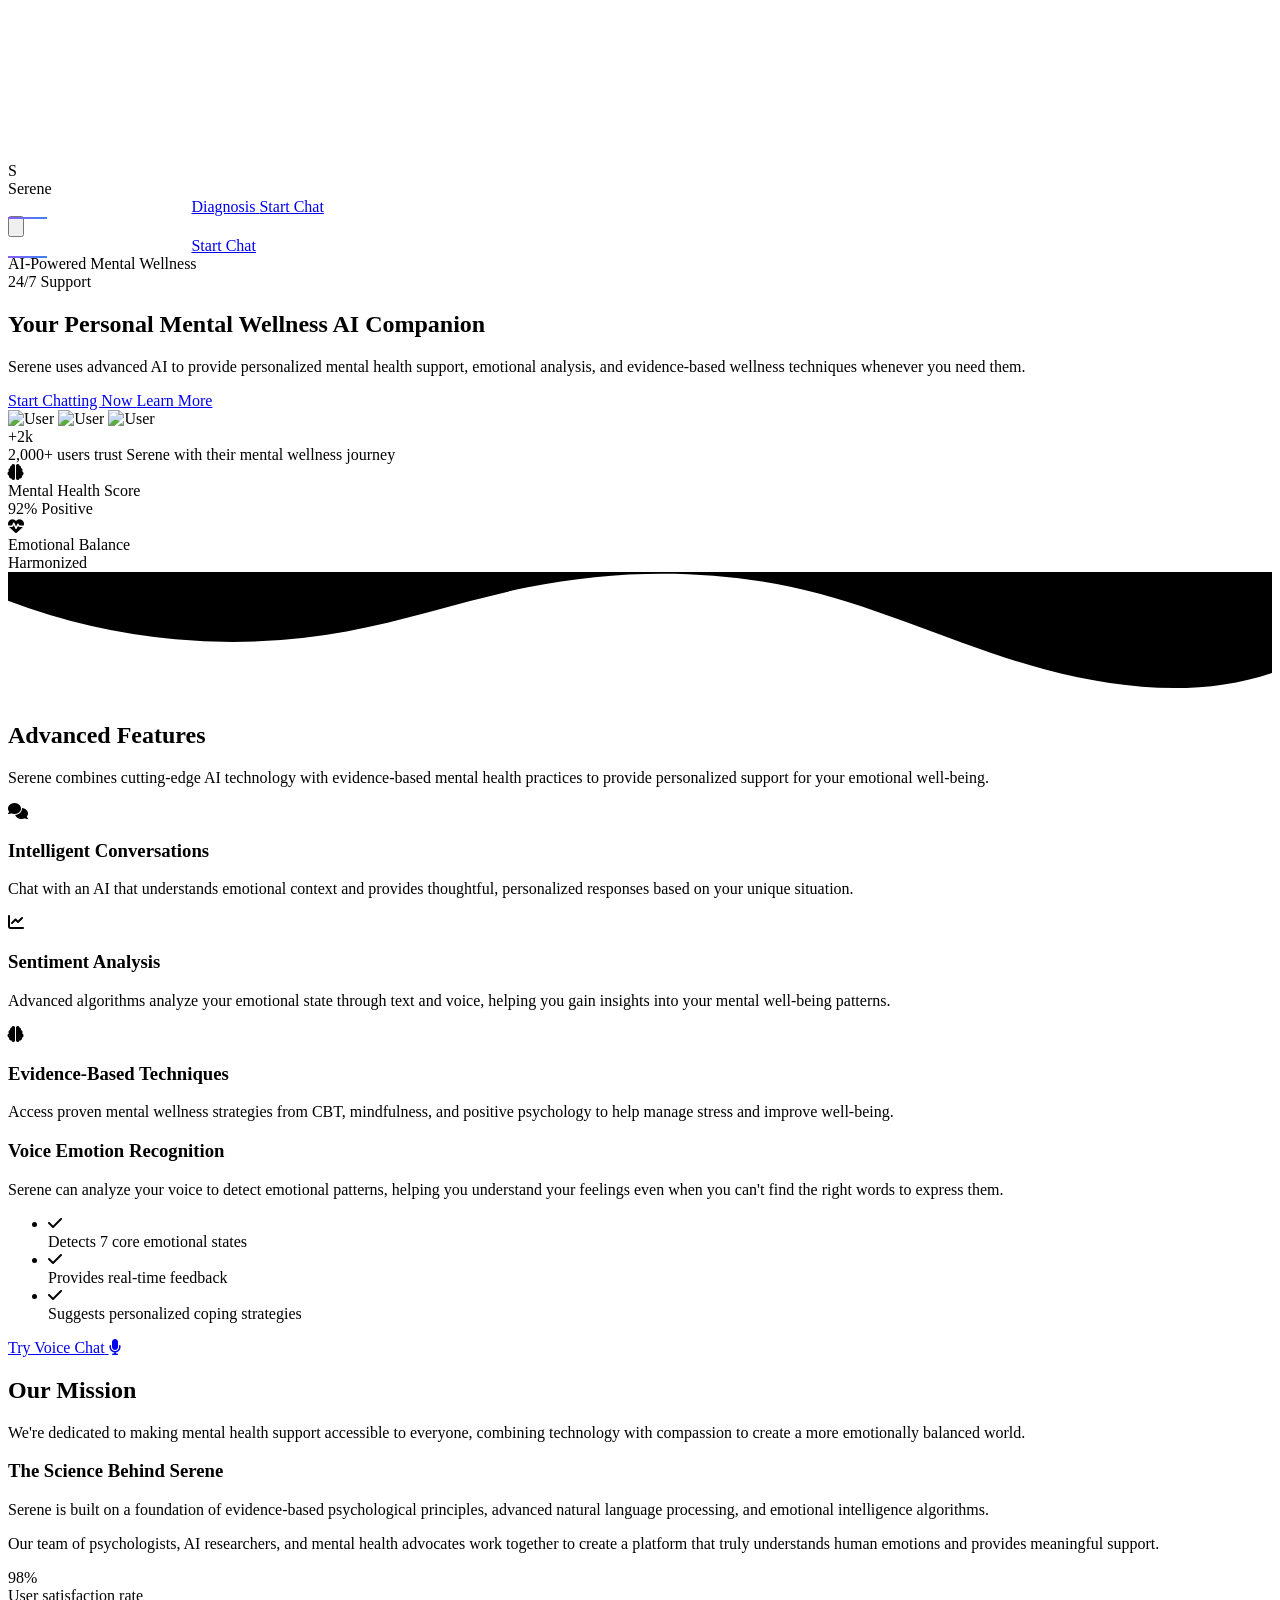
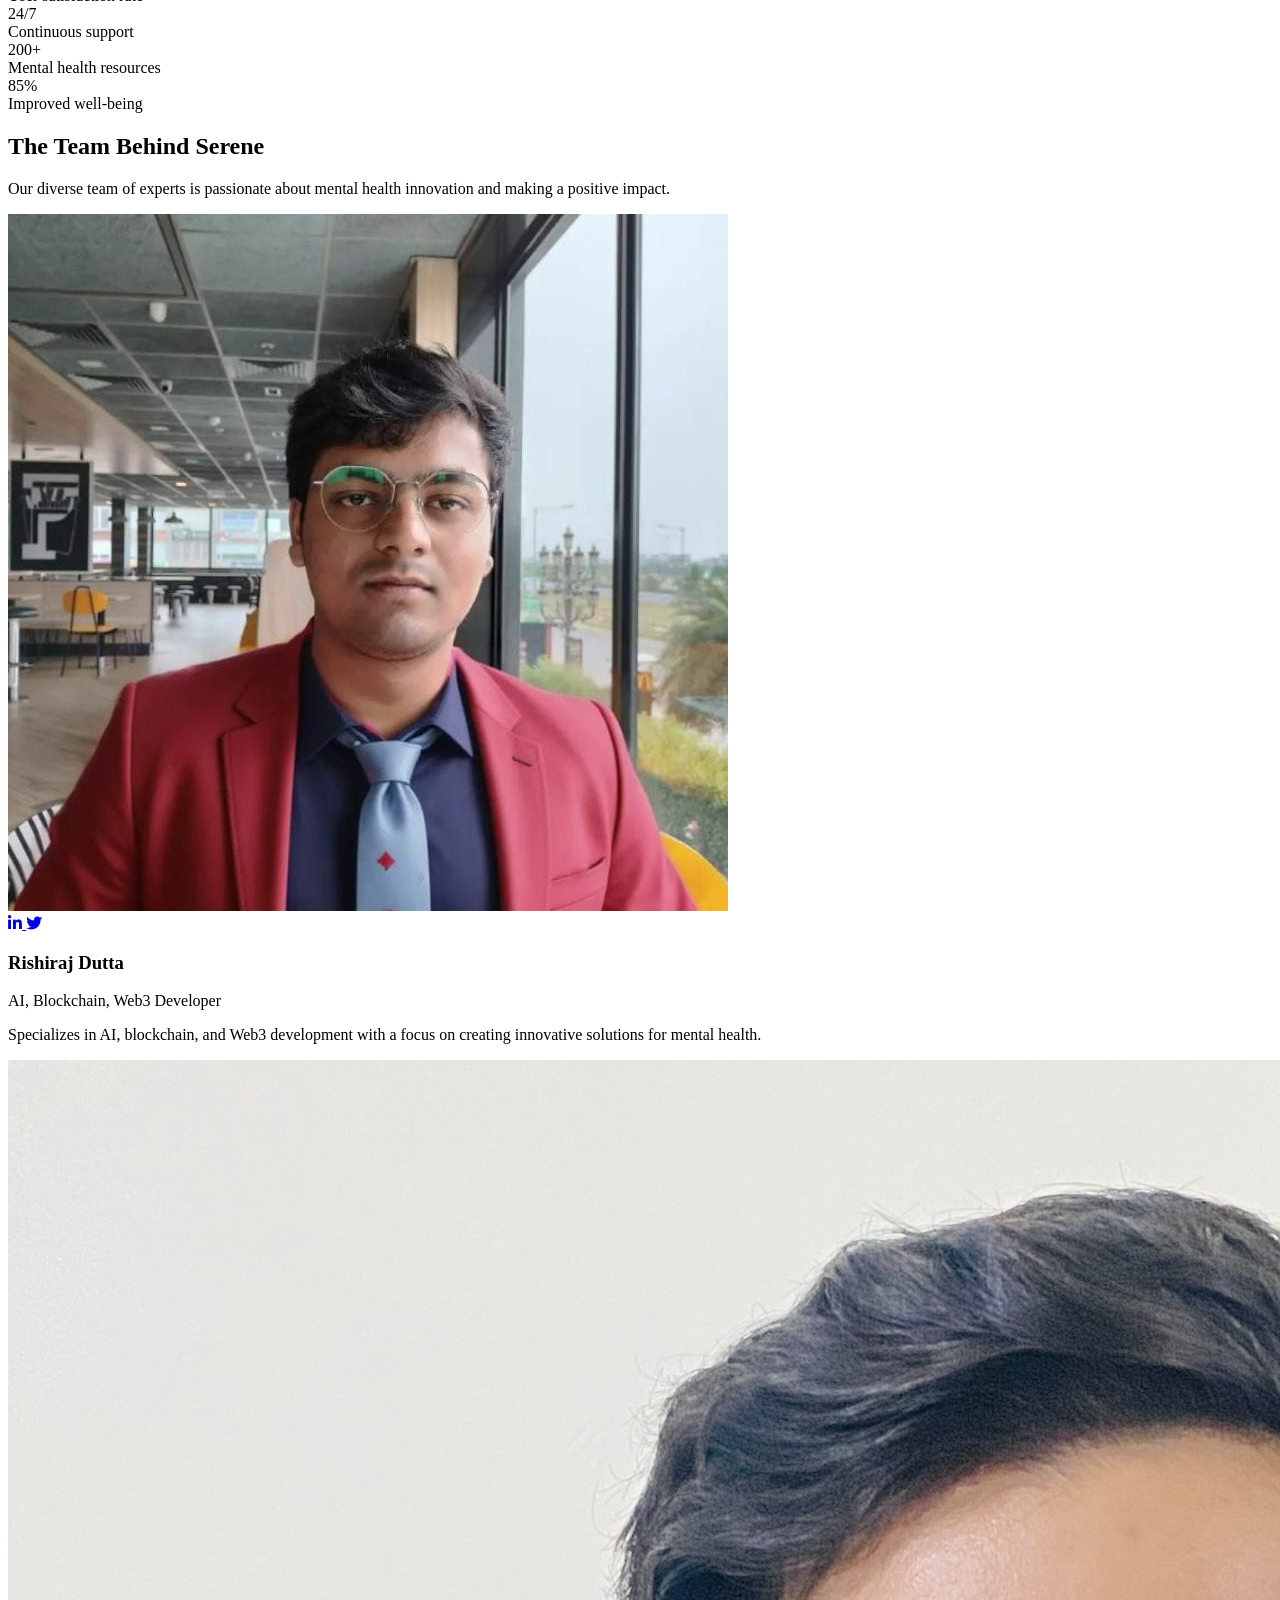
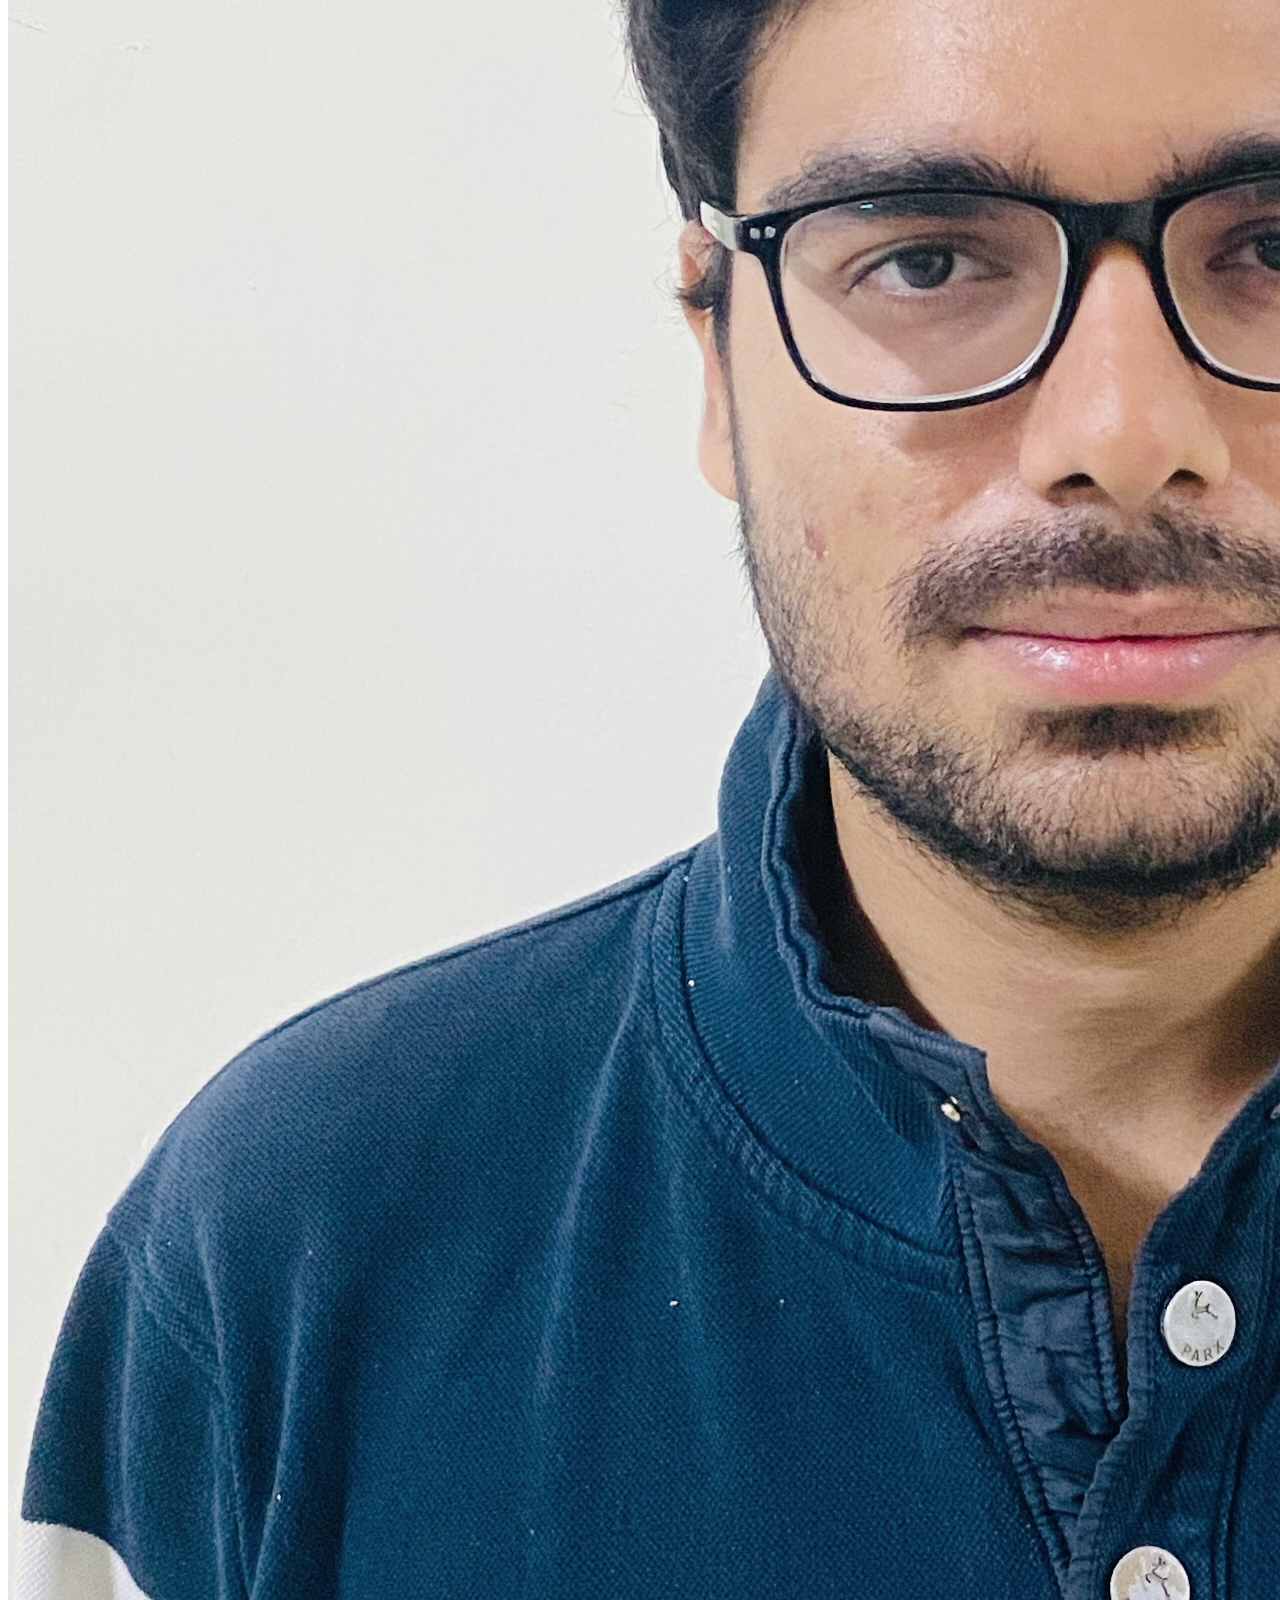
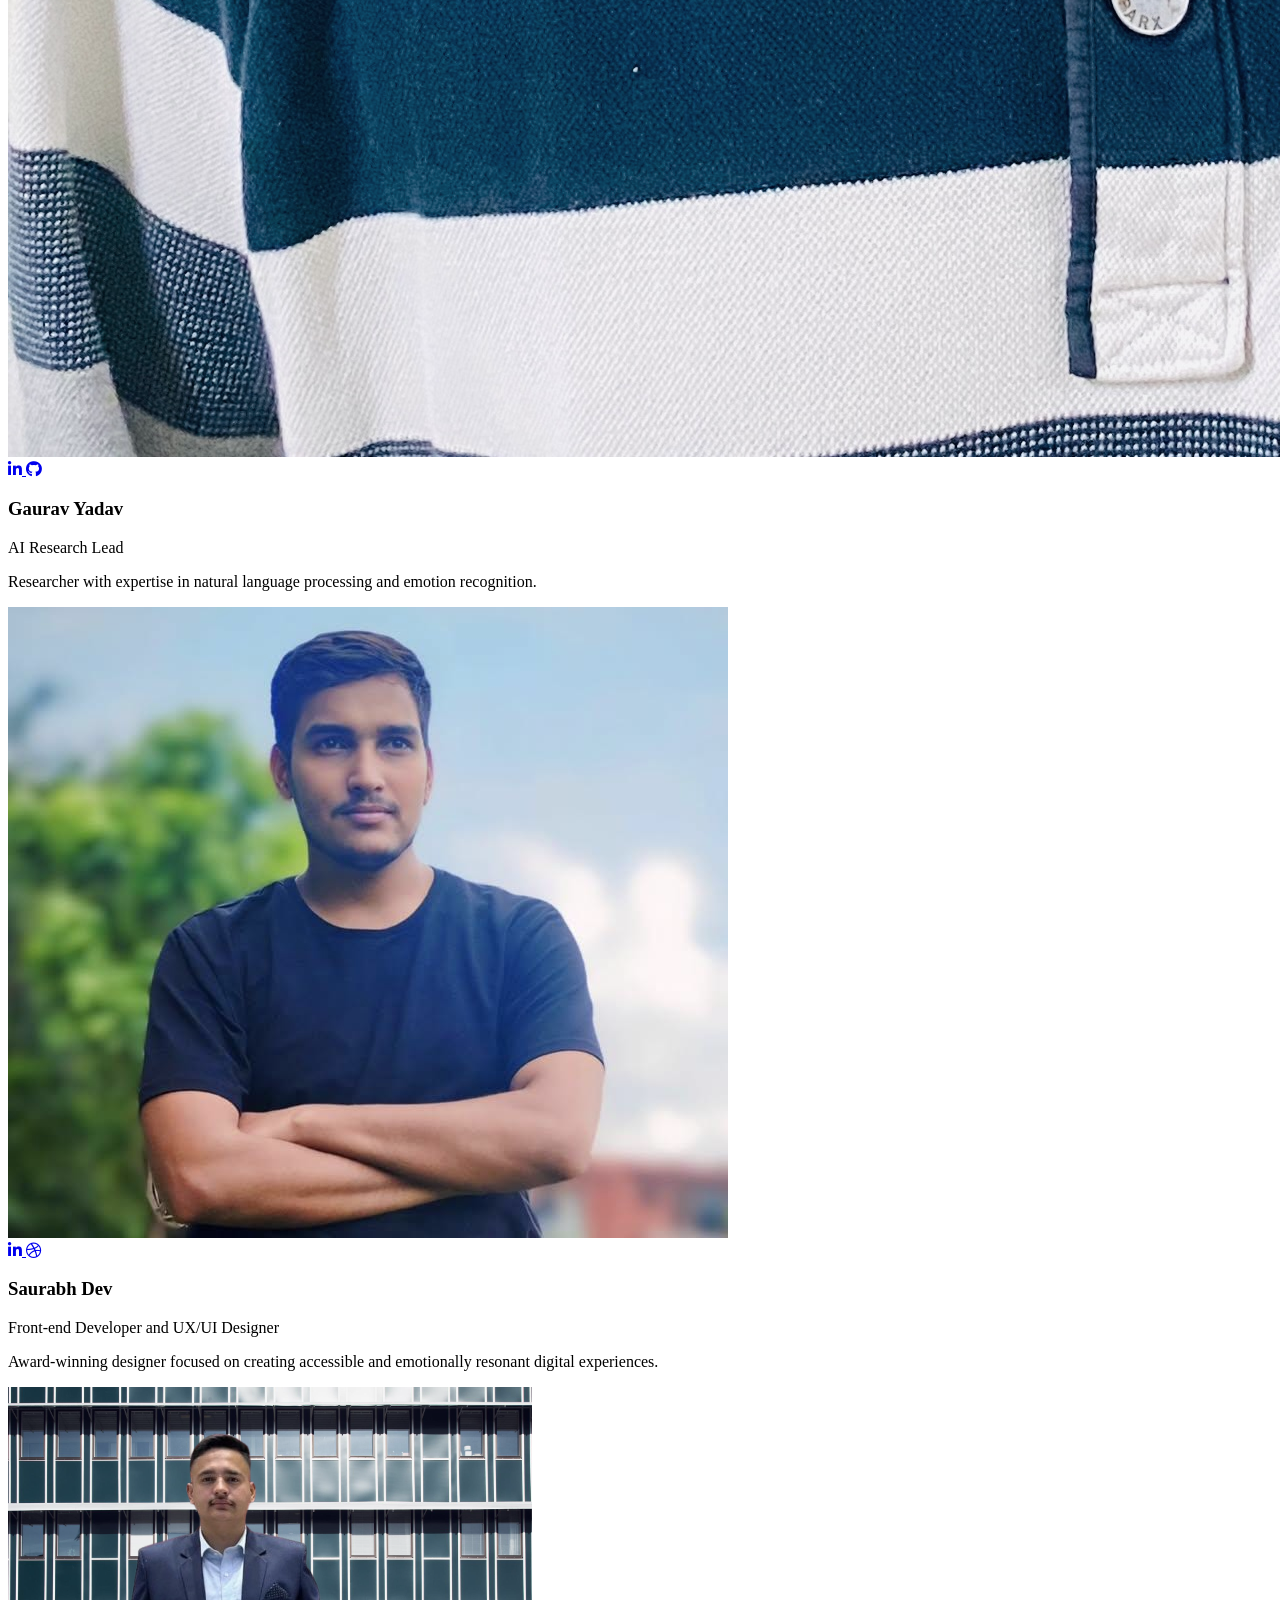
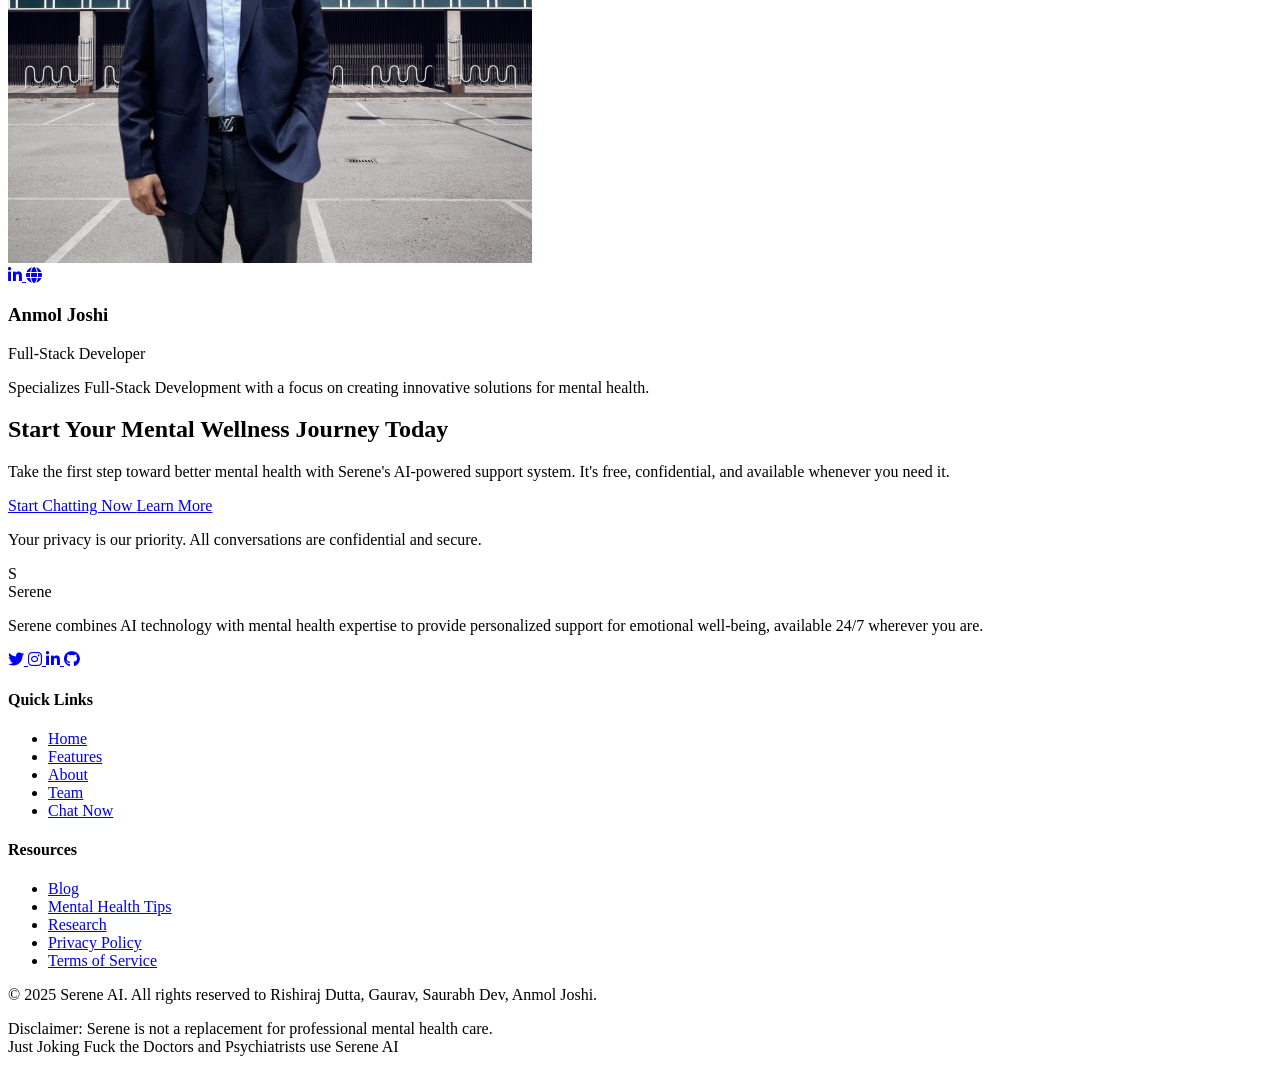
==== frontend/index.html @ 61054ecc "Add files via upload" ====
<!DOCTYPE html>
<html lang="en">
<head>
    <meta charset="UTF-8">
    <meta name="viewport" content="width=device-width, initial-scale=1.0">
    <title>Serene - AI Mental Wellness Companion</title>
    
    <!-- Tailwind CSS -->
    <script src="https://cdn.tailwindcss.com"></script>
    
    <!-- Three.js -->
    <script src="https://cdnjs.cloudflare.com/ajax/libs/three.js/r128/three.min.js"></script>
    
    <!-- GSAP for advanced animations -->
    <script src="https://cdnjs.cloudflare.com/ajax/libs/gsap/3.11.4/gsap.min.js"></script>
    
    <!-- Particles.js for background effects -->
    <script src="https://cdn.jsdelivr.net/particles.js/2.0.0/particles.min.js"></script>
    
    <!-- Custom styles -->
    <link rel="stylesheet" href="css/modern-styles.css">
    
    <!-- Google Fonts -->
    <link rel="preconnect" href="https://fonts.googleapis.com">
    <link rel="preconnect" href="https://fonts.gstatic.com" crossorigin>
    <link href="https://fonts.googleapis.com/css2?family=Poppins:wght@300;400;500;600;700&family=Space+Grotesk:wght@400;500;600;700&display=swap" rel="stylesheet">
    
    <!-- Font Awesome -->
    <link rel="stylesheet" href="https://cdnjs.cloudflare.com/ajax/libs/font-awesome/6.4.0/css/all.min.css">
</head>
<body class="bg-gradient-to-br from-gray-900 to-black text-white font-['Poppins']">
    <!-- 3D Background Canvas -->
    <canvas id="bg-canvas" class="fixed top-0 left-0 w-full h-full -z-10"></canvas>
    
    <!-- Particles Background -->
    <div id="particles-js" class="fixed top-0 left-0 w-full h-full -z-5 opacity-40"></div>
    
    <!-- Navigation -->
    <nav class="fixed top-0 left-0 w-full z-50 backdrop-blur-md bg-black/30 border-b border-white/10">
        <div class="container mx-auto px-6 py-4 flex justify-between items-center">
            <div class="flex items-center space-x-2">
                <div class="w-10 h-10 relative">
                    <div class="absolute inset-0 bg-gradient-to-r from-purple-600 to-blue-500 rounded-lg transform rotate-45 animate-pulse"></div>
                    <div class="absolute inset-1 bg-black rounded-lg transform rotate-45"></div>
                    <div class="absolute inset-0 flex items-center justify-center">
                        <span class="text-xl font-bold bg-clip-text text-transparent bg-gradient-to-r from-purple-400 to-blue-400">S</span>
                    </div>
                </div>
                <span class="text-xl font-bold bg-clip-text text-transparent bg-gradient-to-r from-purple-400 to-blue-400">Serene</span>
            </div>
            
            <div class="hidden md:flex items-center space-x-8">
                <a href="#" class="nav-link active" data-section="home">Home</a>
                <a href="#" class="nav-link" data-section="features">Features</a>
                <a href="#" class="nav-link" data-section="about">About</a>
                <a href="#" class="nav-link" data-section="team">Team</a>
                <a href="https://rishiorg.github.io/mindlift2/" class="px-5 py-2.5 bg-gradient-to-r from-purple-600 to-blue-500 rounded-full hover:shadow-lg hover:shadow-purple-500/30 transition duration-300 font-medium">
                    Diagnosis
                </a>
                <a href="chat.html" class="px-5 py-2.5 bg-gradient-to-r from-purple-600 to-blue-500 rounded-full hover:shadow-lg hover:shadow-purple-500/30 transition duration-300 font-medium">
                    Start Chat
                </a>
            </div>
            
            <div class="md:hidden">
                <button id="mobile-menu-button" class="text-white focus:outline-none">
                    <svg class="w-6 h-6" fill="none" stroke="currentColor" viewBox="0 0 24 24" xmlns="http://www.w3.org/2000/svg">
                        <path stroke-linecap="round" stroke-linejoin="round" stroke-width="2" d="M4 6h16M4 12h16m-7 6h7"></path>
                    </svg>
                </button>
            </div>
        </div>
        
        <!-- Mobile Menu -->
        <div id="mobile-menu" class="hidden md:hidden bg-gray-900/95 backdrop-blur-md border-b border-white/10">
            <div class="container mx-auto px-6 py-4 flex flex-col space-y-4">
                <a href="#" class="block py-2 nav-link active" data-section="home">Home</a>
                <a href="#" class="block py-2 nav-link" data-section="features">Features</a>
                <a href="#" class="block py-2 nav-link" data-section="about">About</a>
                <a href="#" class="block py-2 nav-link" data-section="team">Team</a>
                <a href="chat.html" class="block py-3 text-center bg-gradient-to-r from-purple-600 to-blue-500 rounded-full hover:shadow-lg hover:shadow-purple-500/30 transition duration-300 font-medium">
                    Start Chat
                </a>
            </div>
        </div>
    </nav>

    <!-- Hero Section -->
    <section id="home" class="min-h-screen flex items-center justify-center pt-20 overflow-hidden">
        <div class="container mx-auto px-6 py-12 flex flex-col md:flex-row items-center">
            <div class="flex flex-col space-y-8 md:w-1/2 z-10">
                <div class="flex items-center space-x-2">
                    <span class="px-4 py-1 rounded-full bg-purple-500/20 text-purple-300 text-sm font-medium">AI-Powered Mental Wellness</span>
                    <div class="h-1 w-1 rounded-full bg-purple-400"></div>
                    <span class="text-purple-300 text-sm">24/7 Support</span>
                </div>
                
                <h1 class="text-4xl md:text-6xl font-bold leading-tight">
                    <span class="block">Your Personal</span>
                    <span class="bg-clip-text text-transparent bg-gradient-to-r from-purple-400 via-blue-400 to-teal-400">
                        Mental Wellness
                    </span>
                    <span class="block">AI Companion</span>
                </h1>
                
                <p class="text-gray-300 text-lg max-w-lg">
                    Serene uses advanced AI to provide personalized mental health support, 
                    emotional analysis, and evidence-based wellness techniques whenever you need them.
                </p>
                
                <div class="flex flex-col sm:flex-row space-y-4 sm:space-y-0 sm:space-x-4">
                    <a href="chat.html" class="px-8 py-4 bg-gradient-to-r from-purple-600 to-blue-500 rounded-full hover:shadow-lg hover:shadow-purple-500/30 transition duration-300 font-medium text-center">
                        Start Chatting Now
                    </a>
                    <a href="#features" class="px-8 py-4 border border-white/20 rounded-full hover:bg-white/5 transition duration-300 font-medium text-center">
                        Learn More
                    </a>
                </div>
                
                <div class="flex items-center space-x-4">
                    <div class="flex -space-x-2">
                        <img src="https://randomuser.me/api/portraits/women/44.jpg" class="w-10 h-10 rounded-full border-2 border-gray-900" alt="User">
                        <img src="https://randomuser.me/api/portraits/men/32.jpg" class="w-10 h-10 rounded-full border-2 border-gray-900" alt="User">
                        <img src="https://randomuser.me/api/portraits/women/68.jpg" class="w-10 h-10 rounded-full border-2 border-gray-900" alt="User">
                        <div class="w-10 h-10 rounded-full border-2 border-gray-900 bg-purple-600 flex items-center justify-center text-xs font-medium">
                            +2k
                        </div>
                    </div>
                    <div class="text-sm text-gray-300">
                        <span class="font-medium text-white">2,000+ users</span> trust Serene with their mental wellness journey
                    </div>
                </div>
            </div>
            
            <div class="md:w-1/2 mt-12 md:mt-0 relative z-10">
                <!-- 3D Brain Model Container -->
                <div id="brain-model" class="relative w-full h-96 md:h-[500px] brain-container">
                    <!-- Placeholder until 3D model loads -->
                    <div class="absolute inset-0 flex items-center justify-center brain-placeholder">
                        <div class="w-40 h-40 rounded-full bg-gradient-to-r from-purple-500/30 to-blue-500/30 blur-2xl animate-pulse"></div>
                    </div>
                </div>
                
                <!-- Floating UI Elements -->
                <div class="absolute top-1/4 left-0 transform -translate-x-1/2 p-4 rounded-xl bg-gray-900/80 backdrop-blur-md border border-white/10 shadow-xl floating-card">
                    <div class="flex items-center space-x-3">
                        <div class="w-10 h-10 rounded-full bg-green-500/20 flex items-center justify-center text-green-400">
                            <i class="fas fa-brain"></i>
                        </div>
                        <div>
                            <div class="text-sm font-medium">Mental Health Score</div>
                            <div class="text-green-400 font-bold">92% Positive</div>
                        </div>
                    </div>
                </div>
                
                <div class="absolute bottom-1/4 right-0 transform translate-x-1/2 p-4 rounded-xl bg-gray-900/80 backdrop-blur-md border border-white/10 shadow-xl floating-card">
                    <div class="flex items-center space-x-3">
                        <div class="w-10 h-10 rounded-full bg-blue-500/20 flex items-center justify-center text-blue-400">
                            <i class="fas fa-heart-pulse"></i>
                        </div>
                        <div>
                            <div class="text-sm font-medium">Emotional Balance</div>
                            <div class="text-blue-400 font-bold">Harmonized</div>
                        </div>
                    </div>
                </div>
            </div>
        </div>
        
        <!-- Wave Separator -->
        <div class="absolute bottom-0 left-0 w-full overflow-hidden">
            <svg data-name="Layer 1" xmlns="http://www.w3.org/2000/svg" viewBox="0 0 1200 120" preserveAspectRatio="none" class="w-full h-24 md:h-32">
                <path d="M321.39,56.44c58-10.79,114.16-30.13,172-41.86,82.39-16.72,168.19-17.73,250.45-.39C823.78,31,906.67,72,985.66,92.83c70.05,18.48,146.53,26.09,214.34,3V0H0V27.35A600.21,600.21,0,0,0,321.39,56.44Z" class="fill-gray-900"></path>
            </svg>
        </div>
    </section>

    <!-- Features Section -->
    <section id="features" class="py-20 bg-gray-900 relative">
        <div class="container mx-auto px-6">
            <div class="text-center mb-16">
                <h2 class="text-3xl md:text-4xl font-bold mb-4">Advanced Features</h2>
                <p class="text-gray-400 max-w-2xl mx-auto">
                    Serene combines cutting-edge AI technology with evidence-based mental health practices 
                    to provide personalized support for your emotional well-being.
                </p>
            </div>
            
            <div class="grid grid-cols-1 md:grid-cols-3 gap-8">
                <!-- Feature 1 -->
                <div class="feature-card bg-gray-800/50 backdrop-blur-md border border-white/10 rounded-2xl p-6 hover:border-purple-500/30 transition-all duration-300 hover:shadow-xl hover:shadow-purple-500/10 group">
                    <div class="w-14 h-14 rounded-xl bg-gradient-to-br from-purple-600 to-blue-500 flex items-center justify-center mb-6 group-hover:scale-110 transition-transform duration-300">
                        <i class="fas fa-comments text-xl"></i>
                    </div>
                    <h3 class="text-xl font-semibold mb-3">Intelligent Conversations</h3>
                    <p class="text-gray-400">
                        Chat with an AI that understands emotional context and provides thoughtful, personalized responses based on your unique situation.
                    </p>
                    <div class="mt-6 h-1 w-12 bg-gradient-to-r from-purple-500 to-blue-500 group-hover:w-full transition-all duration-500"></div>
                </div>
                
                <!-- Feature 2 -->
                <div class="feature-card bg-gray-800/50 backdrop-blur-md border border-white/10 rounded-2xl p-6 hover:border-blue-500/30 transition-all duration-300 hover:shadow-xl hover:shadow-blue-500/10 group">
                    <div class="w-14 h-14 rounded-xl bg-gradient-to-br from-blue-600 to-teal-500 flex items-center justify-center mb-6 group-hover:scale-110 transition-transform duration-300">
                        <i class="fas fa-chart-line text-xl"></i>
                    </div>
                    <h3 class="text-xl font-semibold mb-3">Sentiment Analysis</h3>
                    <p class="text-gray-400">
                        Advanced algorithms analyze your emotional state through text and voice, helping you gain insights into your mental well-being patterns.
                    </p>
                    <div class="mt-6 h-1 w-12 bg-gradient-to-r from-blue-500 to-teal-500 group-hover:w-full transition-all duration-500"></div>
                </div>
                
                <!-- Feature 3 -->
                <div class="feature-card bg-gray-800/50 backdrop-blur-md border border-white/10 rounded-2xl p-6 hover:border-teal-500/30 transition-all duration-300 hover:shadow-xl hover:shadow-teal-500/10 group">
                    <div class="w-14 h-14 rounded-xl bg-gradient-to-br from-teal-600 to-green-500 flex items-center justify-center mb-6 group-hover:scale-110 transition-transform duration-300">
                        <i class="fas fa-brain text-xl"></i>
                    </div>
                    <h3 class="text-xl font-semibold mb-3">Evidence-Based Techniques</h3>
                    <p class="text-gray-400">
                        Access proven mental wellness strategies from CBT, mindfulness, and positive psychology to help manage stress and improve well-being.
                    </p>
                    <div class="mt-6 h-1 w-12 bg-gradient-to-r from-teal-500 to-green-500 group-hover:w-full transition-all duration-500"></div>
                </div>
            </div>
            
            <!-- 3D Feature Showcase -->
            <div class="mt-24 relative">
                <div class="absolute -top-40 -left-40 w-80 h-80 bg-purple-600/20 rounded-full blur-3xl"></div>
                <div class="absolute -bottom-40 -right-40 w-80 h-80 bg-blue-600/20 rounded-full blur-3xl"></div>
                
                <div class="bg-gray-800/50 backdrop-blur-md border border-white/10 rounded-2xl p-8 md:p-12 relative z-10">
                    <div class="grid grid-cols-1 lg:grid-cols-2 gap-12 items-center">
                        <div>
                            <h3 class="text-2xl md:text-3xl font-bold mb-6">Voice Emotion Recognition</h3>
                            <p class="text-gray-400 mb-6">
                                Serene can analyze your voice to detect emotional patterns, helping you understand your feelings
                                even when you can't find the right words to express them.
                            </p>
                            <ul class="space-y-4">
                                <li class="flex items-start space-x-3">
                                    <div class="w-6 h-6 rounded-full bg-green-500/20 flex items-center justify-center text-green-400 mt-0.5">
                                        <i class="fas fa-check text-xs"></i>
                                    </div>
                                    <span class="text-gray-300">Detects 7 core emotional states</span>
                                </li>
                                <li class="flex items-start space-x-3">
                                    <div class="w-6 h-6 rounded-full bg-green-500/20 flex items-center justify-center text-green-400 mt-0.5">
                                        <i class="fas fa-check text-xs"></i>
                                    </div>
                                    <span class="text-gray-300">Provides real-time feedback</span>
                                </li>
                                <li class="flex items-start space-x-3">
                                    <div class="w-6 h-6 rounded-full bg-green-500/20 flex items-center justify-center text-green-400 mt-0.5">
                                        <i class="fas fa-check text-xs"></i>
                                    </div>
                                    <span class="text-gray-300">Suggests personalized coping strategies</span>
                                </li>
                            </ul>
                            <div class="mt-8">
                                <a href="chat.html" class="inline-flex items-center space-x-2 px-6 py-3 bg-gradient-to-r from-purple-600 to-blue-500 rounded-full hover:shadow-lg hover:shadow-purple-500/30 transition duration-300 font-medium">
                                    <span>Try Voice Chat</span>
                                    <i class="fas fa-microphone"></i>
                                </a>
                            </div>
                        </div>
                        <div id="voice-wave-container" class="h-64 md:h-80 relative">
                            <!-- 3D Voice Wave Visualization will be rendered here -->
                            <div class="absolute inset-0 flex items-center justify-center">
                                <div class="w-full h-full voice-wave-placeholder">
                                    <div class="flex items-end justify-around h-full px-2">
                                        <div class="wave-bar"></div>
                                        <div class="wave-bar"></div>
                                        <div class="wave-bar"></div>
                                        <div class="wave-bar"></div>
                                        <div class="wave-bar"></div>
                                        <div class="wave-bar"></div>
                                        <div class="wave-bar"></div>
                                        <div class="wave-bar"></div>
                                        <div class="wave-bar"></div>
                                        <div class="wave-bar"></div>
                                        <div class="wave-bar"></div>
                                        <div class="wave-bar"></div>
                                        <div class="wave-bar"></div>
                                        <div class="wave-bar"></div>
                                        <div class="wave-bar"></div>
                                        <div class="wave-bar"></div>
                                        <div class="wave-bar"></div>
                                        <div class="wave-bar"></div>
                                        <div class="wave-bar"></div>
                                        <div class="wave-bar"></div>
                                    </div>
                                </div>
                            </div>
                        </div>
                    </div>
                </div>
            </div>
        </div>
    </section>

    <!-- About Section -->
    <section id="about" class="py-20 relative">
        <div class="absolute top-0 left-0 w-full h-full bg-gradient-to-b from-gray-900 to-black -z-10"></div>
        <div class="container mx-auto px-6">
            <div class="text-center mb-16">
                <h2 class="text-3xl md:text-4xl font-bold mb-4">Our Mission</h2>
                <p class="text-gray-400 max-w-2xl mx-auto">
                    We're dedicated to making mental health support accessible to everyone, 
                    combining technology with compassion to create a more emotionally balanced world.
                </p>
            </div>
            
            <div class="grid grid-cols-1 lg:grid-cols-2 gap-12 items-center">
                <div class="order-2 lg:order-1">
                    <h3 class="text-2xl font-bold mb-6 bg-clip-text text-transparent bg-gradient-to-r from-purple-400 to-blue-400">
                        The Science Behind Serene
                    </h3>
                    <p class="text-gray-300 mb-6">
                        Serene is built on a foundation of evidence-based psychological principles, 
                        advanced natural language processing, and emotional intelligence algorithms.
                    </p>
                    <p class="text-gray-300 mb-6">
                        Our team of psychologists, AI researchers, and mental health advocates work together 
                        to create a platform that truly understands human emotions and provides meaningful support.
                    </p>
                    
                    <div class="grid grid-cols-2 gap-6 mt-8">
                        <div class="bg-gray-800/50 backdrop-blur-md border border-white/10 rounded-xl p-4">
                            <div class="text-3xl font-bold text-purple-400 mb-2">98%</div>
                            <div class="text-sm text-gray-400">User satisfaction rate</div>
                        </div>
                        <div class="bg-gray-800/50 backdrop-blur-md border border-white/10 rounded-xl p-4">
                            <div class="text-3xl font-bold text-blue-400 mb-2">24/7</div>
                            <div class="text-sm text-gray-400">Continuous support</div>
                        </div>
                        <div class="bg-gray-800/50 backdrop-blur-md border border-white/10 rounded-xl p-4">
                            <div class="text-3xl font-bold text-teal-400 mb-2">200+</div>
                            <div class="text-sm text-gray-400">Mental health resources</div>
                        </div>
                        <div class="bg-gray-800/50 backdrop-blur-md border border-white/10 rounded-xl p-4">
                            <div class="text-3xl font-bold text-green-400 mb-2">85%</div>
                            <div class="text-sm text-gray-400">Improved well-being</div>
                        </div>
                    </div>
                </div>
                
                <div class="order-1 lg:order-2">
                    <div id="neuron-network" class="h-80 md:h-96 w-full relative">
                        <!-- 3D Neural Network Visualization will be rendered here -->
                        <div class="absolute inset-0 flex items-center justify-center">
                            <div class="w-full h-full neuron-network-placeholder">
                                <div class="w-full h-full rounded-2xl bg-gradient-to-br from-purple-500/10 to-blue-500/10 overflow-hidden relative">
                                    <div class="neuron-particles"></div>
                                </div>
                            </div>
                        </div>
                    </div>
                </div>
            </div>
        </div>
    </section>

    <!-- Team Section -->
    <section id="team" class="py-20 bg-gray-900 relative">
        <div class="container mx-auto px-6">
            <div class="text-center mb-16">
                <h2 class="text-3xl md:text-4xl font-bold mb-4">The Team Behind Serene</h2>
                <p class="text-gray-400 max-w-2xl mx-auto">
                    Our diverse team of experts is passionate about mental health innovation and making a positive impact.
                </p>
            </div>
            
            <div class="grid grid-cols-1 sm:grid-cols-2 lg:grid-cols-4 gap-8">
                <!-- Team Member 1 -->
                <div class="team-card bg-gray-800/50 backdrop-blur-md border border-white/10 rounded-2xl p-6 hover:border-purple-500/30 transition-all duration-300 hover:shadow-xl hover:shadow-purple-500/10 group">
                    <div class="relative mb-6 overflow-hidden rounded-xl aspect-square">
                        <img src="./assets/images/rishi.jpg" alt="Dr. Sarah Johnson" class="w-full h-full object-cover transition-transform duration-500 group-hover:scale-110">
                        <div class="absolute inset-0 bg-gradient-to-t from-gray-900 to-transparent opacity-60"></div>
                        <div class="absolute bottom-0 left-0 w-full p-4">
                            <div class="flex space-x-2">
                                <a href="#" class="w-8 h-8 rounded-full bg-white/10 hover:bg-purple-500/80 flex items-center justify-center transition duration-300">
                                    <i class="fab fa-linkedin-in text-sm"></i>
                                </a>
                                <a href="#" class="w-8 h-8 rounded-full bg-white/10 hover:bg-purple-500/80 flex items-center justify-center transition duration-300">
                                    <i class="fab fa-twitter text-sm"></i>
                                </a>
                            </div>
                        </div>
                    </div>
                    <h3 class="text-xl font-semibold mb-1">Rishiraj Dutta</h3>
                    <p class="text-purple-400 text-sm mb-3">AI, Blockchain, Web3 Developer</p>
                    <p class="text-gray-400 text-sm">
                        Specializes in AI, blockchain, and Web3 development with a focus on creating innovative solutions for mental health.
                    </p>
                </div>
                
                <!-- Team Member 2 -->
                <div class="team-card bg-gray-800/50 backdrop-blur-md border border-white/10 rounded-2xl p-6 hover:border-blue-500/30 transition-all duration-300 hover:shadow-xl hover:shadow-blue-500/10 group">
                    <div class="relative mb-6 overflow-hidden rounded-xl aspect-square">
                        <img src="./assets/images/IMG_7244.JPG" alt="Alex Chen" class="w-full h-full object-cover transition-transform duration-500 group-hover:scale-110">
                        <div class="absolute inset-0 bg-gradient-to-t from-gray-900 to-transparent opacity-60"></div>
                        <div class="absolute bottom-0 left-0 w-full p-4">
                            <div class="flex space-x-2">
                                <a href="#" class="w-8 h-8 rounded-full bg-white/10 hover:bg-blue-500/80 flex items-center justify-center transition duration-300">
                                    <i class="fab fa-linkedin-in text-sm"></i>
                                </a>
                                <a href="#" class="w-8 h-8 rounded-full bg-white/10 hover:bg-blue-500/80 flex items-center justify-center transition duration-300">
                                    <i class="fab fa-github text-sm"></i>
                                </a>
                            </div>
                        </div>
                    </div>
                    <h3 class="text-xl font-semibold mb-1">Gaurav Yadav</h3>
                    <p class="text-blue-400 text-sm mb-3">AI Research Lead </p>
                    <p class="text-gray-400 text-sm">
                        Researcher with expertise in natural language processing and emotion recognition.
                    </p>
                </div>
                
                <!-- Team Member 3 -->
                <div class="team-card bg-gray-800/50 backdrop-blur-md border border-white/10 rounded-2xl p-6 hover:border-teal-500/30 transition-all duration-300 hover:shadow-xl hover:shadow-teal-500/10 group">
                    <div class="relative mb-6 overflow-hidden rounded-xl aspect-square">
                        <img src="./assets/images/saurabh.jpg" alt="Maya Patel" class="w-full h-full object-cover transition-transform duration-500 group-hover:scale-110">
                        <div class="absolute inset-0 bg-gradient-to-t from-gray-900 to-transparent opacity-60"></div>
                        <div class="absolute bottom-0 left-0 w-full p-4">
                            <div class="flex space-x-2">
                                <a href="#" class="w-8 h-8 rounded-full bg-white/10 hover:bg-teal-500/80 flex items-center justify-center transition duration-300">
                                    <i class="fab fa-linkedin-in text-sm"></i>
                                </a>
                                <a href="#" class="w-8 h-8 rounded-full bg-white/10 hover:bg-teal-500/80 flex items-center justify-center transition duration-300">
                                    <i class="fab fa-dribbble text-sm"></i>
                                </a>
                            </div>
                        </div>
                    </div>
                    <h3 class="text-xl font-semibold mb-1">Saurabh Dev</h3>
                    <p class="text-teal-400 text-sm mb-3">Front-end Developer and UX/UI Designer</p>
                    <p class="text-gray-400 text-sm">
                        Award-winning designer focused on creating accessible and emotionally resonant digital experiences.
                    </p>
                </div>
                
                <!-- Team Member 4 -->
                <div class="team-card bg-gray-800/50 backdrop-blur-md border border-white/10 rounded-2xl p-6 hover:border-green-500/30 transition-all duration-300 hover:shadow-xl hover:shadow-green-500/10 group">
                    <div class="relative mb-6 overflow-hidden rounded-xl aspect-square">
                        <img src="./assets/images/anmol-removebg-preview.png" alt="Dr. Marcus Williams" class="w-full h-full object-cover transition-transform duration-500 group-hover:scale-110">
                        <div class="absolute inset-0 bg-gradient-to-t from-gray-900 to-transparent opacity-60"></div>
                        <div class="absolute bottom-0 left-0 w-full p-4">
                            <div class="flex space-x-2">
                                <a href="#" class="w-8 h-8 rounded-full bg-white/10 hover:bg-green-500/80 flex items-center justify-center transition duration-300">
                                    <i class="fab fa-linkedin-in text-sm"></i>
                                </a>
                                <a href="#" class="w-8 h-8 rounded-full bg-white/10 hover:bg-green-500/80 flex items-center justify-center transition duration-300">
                                    <i class="fas fa-globe text-sm"></i>
                                </a>
                            </div>
                        </div>
                    </div>
                    <h3 class="text-xl font-semibold mb-1">Anmol Joshi</h3>
                    <p class="text-green-400 text-sm mb-3">Full-Stack Developer</p>
                    <p class="text-gray-400 text-sm">
                        Specializes Full-Stack Development with a focus on creating innovative solutions for mental health.
                    </p>
                </div>
            </div>
        </div>
    </section>

    <!-- CTA Section -->
    <section class="py-20 relative overflow-hidden">
        <div class="absolute top-0 left-0 w-full h-full bg-gradient-to-b from-gray-900 to-black -z-10"></div>
        <div class="absolute top-1/2 left-1/2 -translate-x-1/2 -translate-y-1/2 w-[800px] h-[800px] bg-purple-600/10 rounded-full blur-3xl"></div>
        
        <div class="container mx-auto px-6 relative z-10">
            <div class="max-w-4xl mx-auto">
                <div class="bg-gradient-to-r from-purple-900/50 to-blue-900/50 backdrop-blur-md border border-white/10 rounded-2xl p-8 md:p-12 shadow-xl">
                    <div class="text-center mb-8">
                        <h2 class="text-3xl md:text-4xl font-bold mb-4">Start Your Mental Wellness Journey Today</h2>
                        <p class="text-gray-300 max-w-2xl mx-auto">
                            Take the first step toward better mental health with Serene's AI-powered support system.
                            It's free, confidential, and available whenever you need it.
                        </p>
                    </div>
                    
                    <div class="flex flex-col sm:flex-row justify-center space-y-4 sm:space-y-0 sm:space-x-6">
                        <a href="chat.html" class="px-8 py-4 bg-gradient-to-r from-purple-600 to-blue-500 rounded-full hover:shadow-lg hover:shadow-purple-500/30 transition duration-300 font-medium text-center">
                            Start Chatting Now
                        </a>
                        <a href="#features" class="px-8 py-4 border border-white/20 rounded-full hover:bg-white/5 transition duration-300 font-medium text-center">
                            Learn More
                        </a>
                    </div>
                    
                    <div class="mt-8 text-center text-gray-400 text-sm">
                        <p>Your privacy is our priority. All conversations are confidential and secure.</p>
                    </div>
                </div>
            </div>
        </div>
    </section>

    <!-- Footer -->
    <footer class="bg-gray-900 border-t border-white/10 py-12">
        <div class="container mx-auto px-6">
            <div class="grid grid-cols-1 md:grid-cols-4 gap-8">
                <div class="col-span-1 md:col-span-2">
                    <div class="flex items-center space-x-2 mb-4">
                        <div class="w-8 h-8 relative">
                            <div class="absolute inset-0 bg-gradient-to-r from-purple-600 to-blue-500 rounded-lg transform rotate-45"></div>
                            <div class="absolute inset-1 bg-gray-900 rounded-lg transform rotate-45"></div>
                            <div class="absolute inset-0 flex items-center justify-center">
                                <span class="text-lg font-bold bg-clip-text text-transparent bg-gradient-to-r from-purple-400 to-blue-400">S</span>
                            </div>
                        </div>
                        <span class="text-lg font-bold bg-clip-text text-transparent bg-gradient-to-r from-purple-400 to-blue-400">Serene</span>
                    </div>
                    <p class="text-gray-400 mb-6 max-w-md">
                        Serene combines AI technology with mental health expertise to provide personalized support
                        for emotional well-being, available 24/7 wherever you are.
                    </p>
                    <div class="flex space-x-4">
                        <a href="#" class="w-10 h-10 rounded-full bg-white/10 hover:bg-purple-500/80 flex items-center justify-center transition duration-300">
                            <i class="fab fa-twitter"></i>
                        </a>
                        <a href="#" class="w-10 h-10 rounded-full bg-white/10 hover:bg-purple-500/80 flex items-center justify-center transition duration-300">
                            <i class="fab fa-instagram"></i>
                        </a>
                        <a href="#" class="w-10 h-10 rounded-full bg-white/10 hover:bg-purple-500/80 flex items-center justify-center transition duration-300">
                            <i class="fab fa-linkedin-in"></i>
                        </a>
                        <a href="#" class="w-10 h-10 rounded-full bg-white/10 hover:bg-purple-500/80 flex items-center justify-center transition duration-300">
                            <i class="fab fa-github"></i>
                        </a>
                    </div>
                </div>
                
                <div>
                    <h4 class="text-lg font-semibold mb-4">Quick Links</h4>
                    <ul class="space-y-3">
                        <li><a href="#" class="text-gray-400 hover:text-purple-400 transition duration-300">Home</a></li>
                        <li><a href="#features" class="text-gray-400 hover:text-purple-400 transition duration-300">Features</a></li>
                        <li><a href="#about" class="text-gray-400 hover:text-purple-400 transition duration-300">About</a></li>
                        <li><a href="#team" class="text-gray-400 hover:text-purple-400 transition duration-300">Team</a></li>
                        <li><a href="chat.html" class="text-gray-400 hover:text-purple-400 transition duration-300">Chat Now</a></li>
                    </ul>
                </div>
                
                <div>
                    <h4 class="text-lg font-semibold mb-4">Resources</h4>
                    <ul class="space-y-3">
                        <li><a href="#" class="text-gray-400 hover:text-purple-400 transition duration-300">Blog</a></li>
                        <li><a href="#" class="text-gray-400 hover:text-purple-400 transition duration-300">Mental Health Tips</a></li>
                        <li><a href="#" class="text-gray-400 hover:text-purple-400 transition duration-300">Research</a></li>
                        <li><a href="#" class="text-gray-400 hover:text-purple-400 transition duration-300">Privacy Policy</a></li>
                        <li><a href="#" class="text-gray-400 hover:text-purple-400 transition duration-300">Terms of Service</a></li>
                    </ul>
                </div>
            </div>
            
            <div class="border-t border-white/10 mt-12 pt-8 text-center text-gray-400 text-sm">
                <p>&copy; 2025 Serene AI. All rights reserved to Rishiraj Dutta, Gaurav, Saurabh Dev, Anmol Joshi.</p>
                <p class="mt-2">Disclaimer: Serene is not a replacement for professional mental health care.
                    <br>Just Joking Fuck the Doctors and Psychiatrists use Serene AI
                </p>
            </div>
        </div>
    </footer>

    <!-- Custom Scripts -->
    <script src="js/animations.js"></script>
    <script src="js/api-mock.js"></script>
</body>
</html>
---- frontend/css/modern-styles.css ----
/* Base Styles */
body {
    min-height: 100vh;
    overflow-x: hidden;
}

/* Animation Classes */
.animate-fade-in {
    animation: fadeIn 0.5s ease-in-out;
}

@keyframes fadeIn {
    from { opacity: 0; transform: translateY(10px); }
    to { opacity: 1; transform: translateY(0); }
}

/* Floating Cards Animation */
.floating-card {
    animation: float 6s ease-in-out infinite;
}

.floating-card:nth-child(2) {
    animation-delay: 2s;
}

@keyframes float {
    0% { transform: translateY(0) translateX(-50%); }
    50% { transform: translateY(-15px) translateX(-50%); }
    100% { transform: translateY(0) translateX(-50%); }
}

/* Brain Container */
.brain-container {
    perspective: 1000px;
}

/* Voice Wave Animation */
.voice-wave-placeholder {
    display: flex;
    align-items: flex-end;
    justify-content: space-around;
    height: 100%;
}

.wave-bar {
    width: 3px;
    background: linear-gradient(to top, #8b5cf6, #3b82f6);
    border-radius: 3px;
    height: 10%;
    animation: wave 1.2s ease-in-out infinite;
}

.wave-bar:nth-child(2n) {
    animation-delay: 0.2s;
}

.wave-bar:nth-child(3n) {
    animation-delay: 0.4s;
}

.wave-bar:nth-child(4n) {
    animation-delay: 0.6s;
}

.wave-bar:nth-child(5n) {
    animation-delay: 0.8s;
}

@keyframes wave {
    0%, 100% { height: 10%; }
    50% { height: 70%; }
}

/* Neuron Network Animation */
.neuron-network-placeholder {
    position: relative;
    overflow: hidden;
}

.neuron-particles {
    position: absolute;
    inset: 0;
    background-image: 
        radial-gradient(circle at 25% 25%, rgba(139, 92, 246, 0.2) 2px, transparent 2px),
        radial-gradient(circle at 75% 75%, rgba(59, 130, 246, 0.2) 2px, transparent 2px),
        radial-gradient(circle at 50% 50%, rgba(79, 70, 229, 0.2) 2px, transparent 2px);
    background-size: 50px 50px;
    animation: neuronMove 20s linear infinite;
}

@keyframes neuronMove {
    0% { background-position: 0 0, 0 0, 0 0; }
    100% { background-position: 100px 100px, -100px -100px, 50px -50px; }
}

/* Message Bubble Animation */
.message-bubble {
    transform-origin: top left;
    animation: messagePop 0.3s cubic-bezier(0.175, 0.885, 0.32, 1.275);
}

@keyframes messagePop {
    from { transform: scale(0.8); opacity: 0; }
    to { transform: scale(1); opacity: 1; }
}

/* Nav Link Styles */
.nav-link {
    position: relative;
    color: rgba(255, 255, 255, 0.7);
    transition: color 0.3s ease;
}

.nav-link:after {
    content: '';
    position: absolute;
    bottom: -4px;
    left: 0;
    width: 0;
    height: 2px;
    background: linear-gradient(to right, #8b5cf6, #3b82f6);
    transition: width 0.3s ease;
}

.nav-link:hover, .nav-link.active {
    color: white;
}

.nav-link:hover:after, .nav-link.active:after {
    width: 100%;
}

/* Feature Card Hover Effect */
.feature-card {
    transition: transform 0.3s ease, box-shadow 0.3s ease;
}

.feature-card:hover {
    transform: translateY(-5px);
}

/* Team Card Image Effect */
.team-card img {
    filter: grayscale(20%);
    transition: filter 0.5s ease, transform 0.5s ease;
}

.team-card:hover img {
    filter: grayscale(0%);
}

/* Quick Reply Button Animation */
.quick-reply {
    animation: fadeInUp 0.5s ease forwards;
    opacity: 0;
    transform: translateY(10px);
}

.quick-reply:nth-child(1) { animation-delay: 0.3s; }
.quick-reply:nth-child(2) { animation-delay: 0.5s; }
.quick-reply:nth-child(3) { animation-delay: 0.7s; }

@keyframes fadeInUp {
    to {
        opacity: 1;
        transform: translateY(0);
    }
}

/* Typing Indicator */
.typing-indicator {
    display: flex;
    align-items: center;
    padding: 15px;
}

.typing-indicator span {
    height: 8px;
    width: 8px;
    border-radius: 50%;
    background-color: rgba(255, 255, 255, 0.5);
    display: inline-block;
    margin-right: 5px;
    animation: typing 1.5s infinite;
}

.typing-indicator span:nth-child(2) {
    animation-delay: 0.3s;
}

.typing-indicator span:nth-child(3) {
    animation-delay: 0.6s;
    margin-right: 0;
}

@keyframes typing {
    0%, 100% {
        transform: translateY(0px);
        background-color: rgba(255, 255, 255, 0.5);
    }
    50% {
        transform: translateY(-5px);
        background-color: #8b5cf6;
    }
}

/* Responsive Adjustments */
@media (max-width: 768px) {
    .floating-card {
        display: none;
    }
}
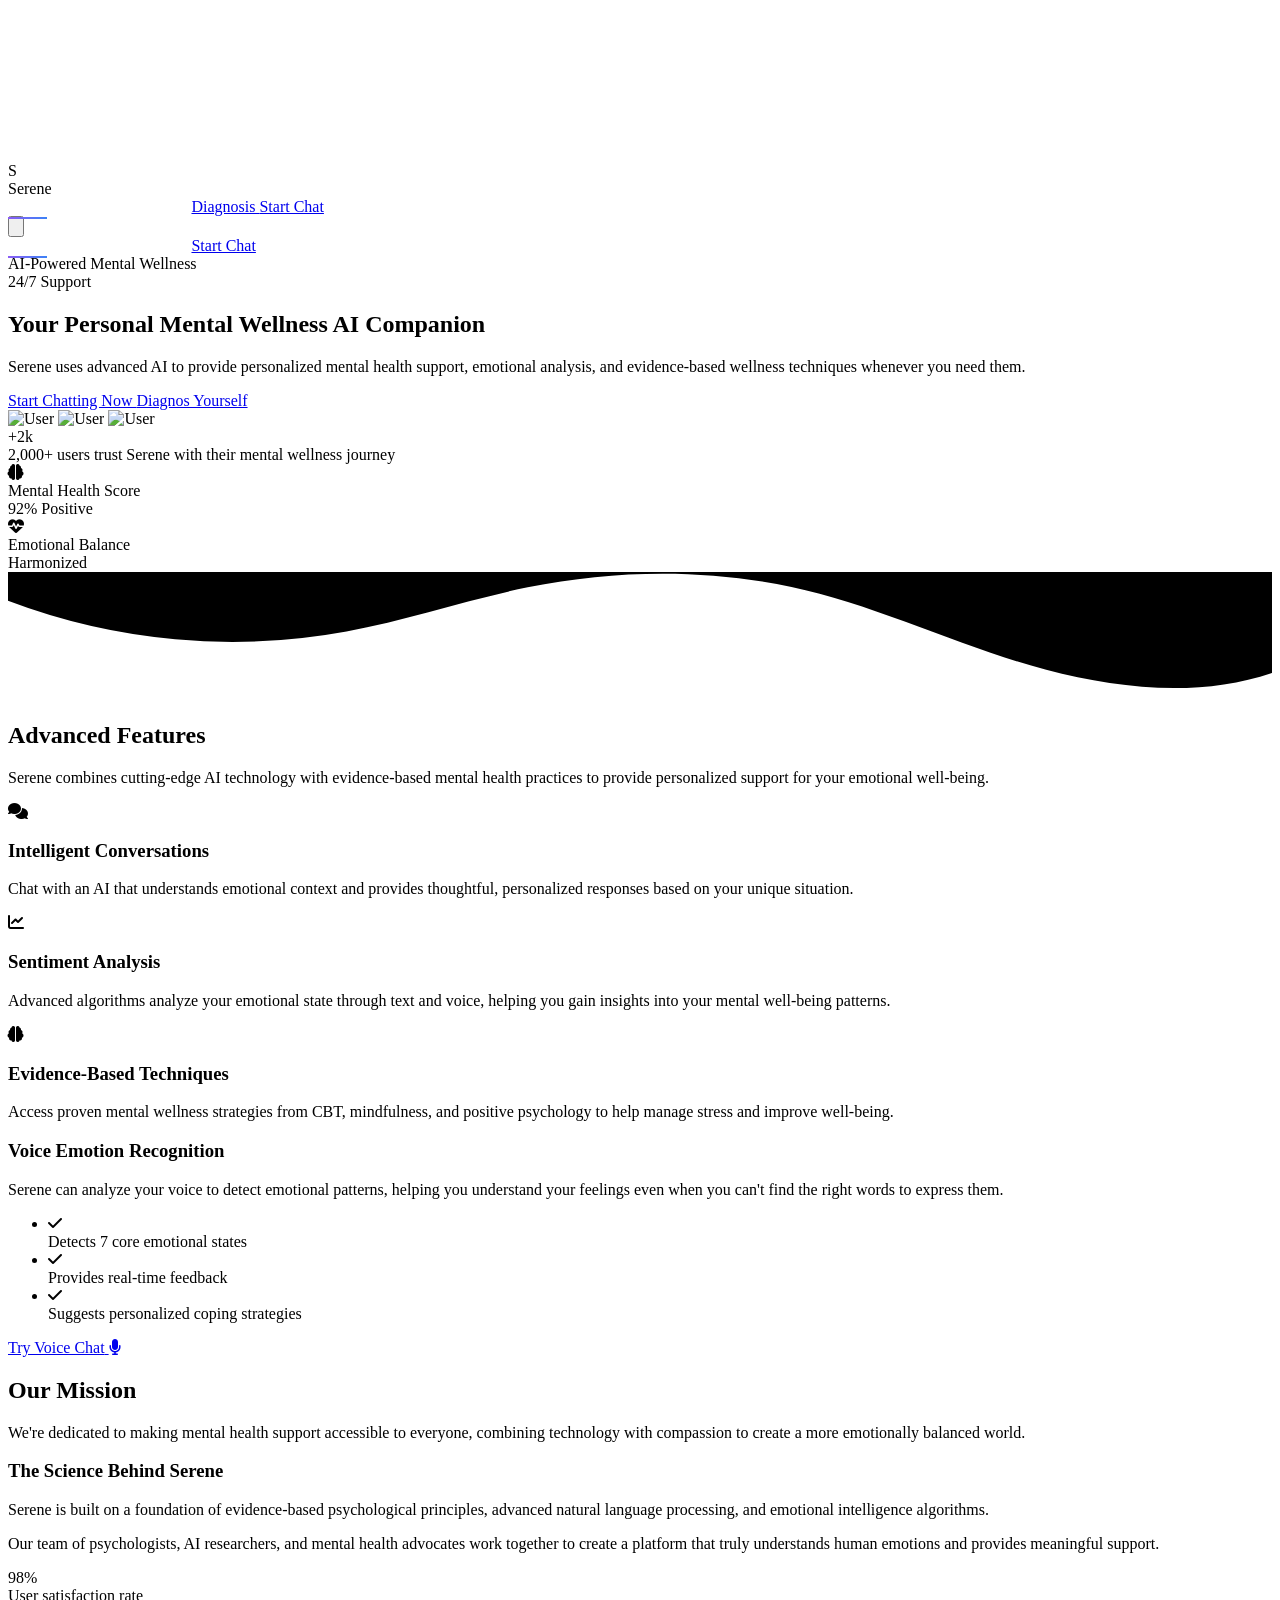
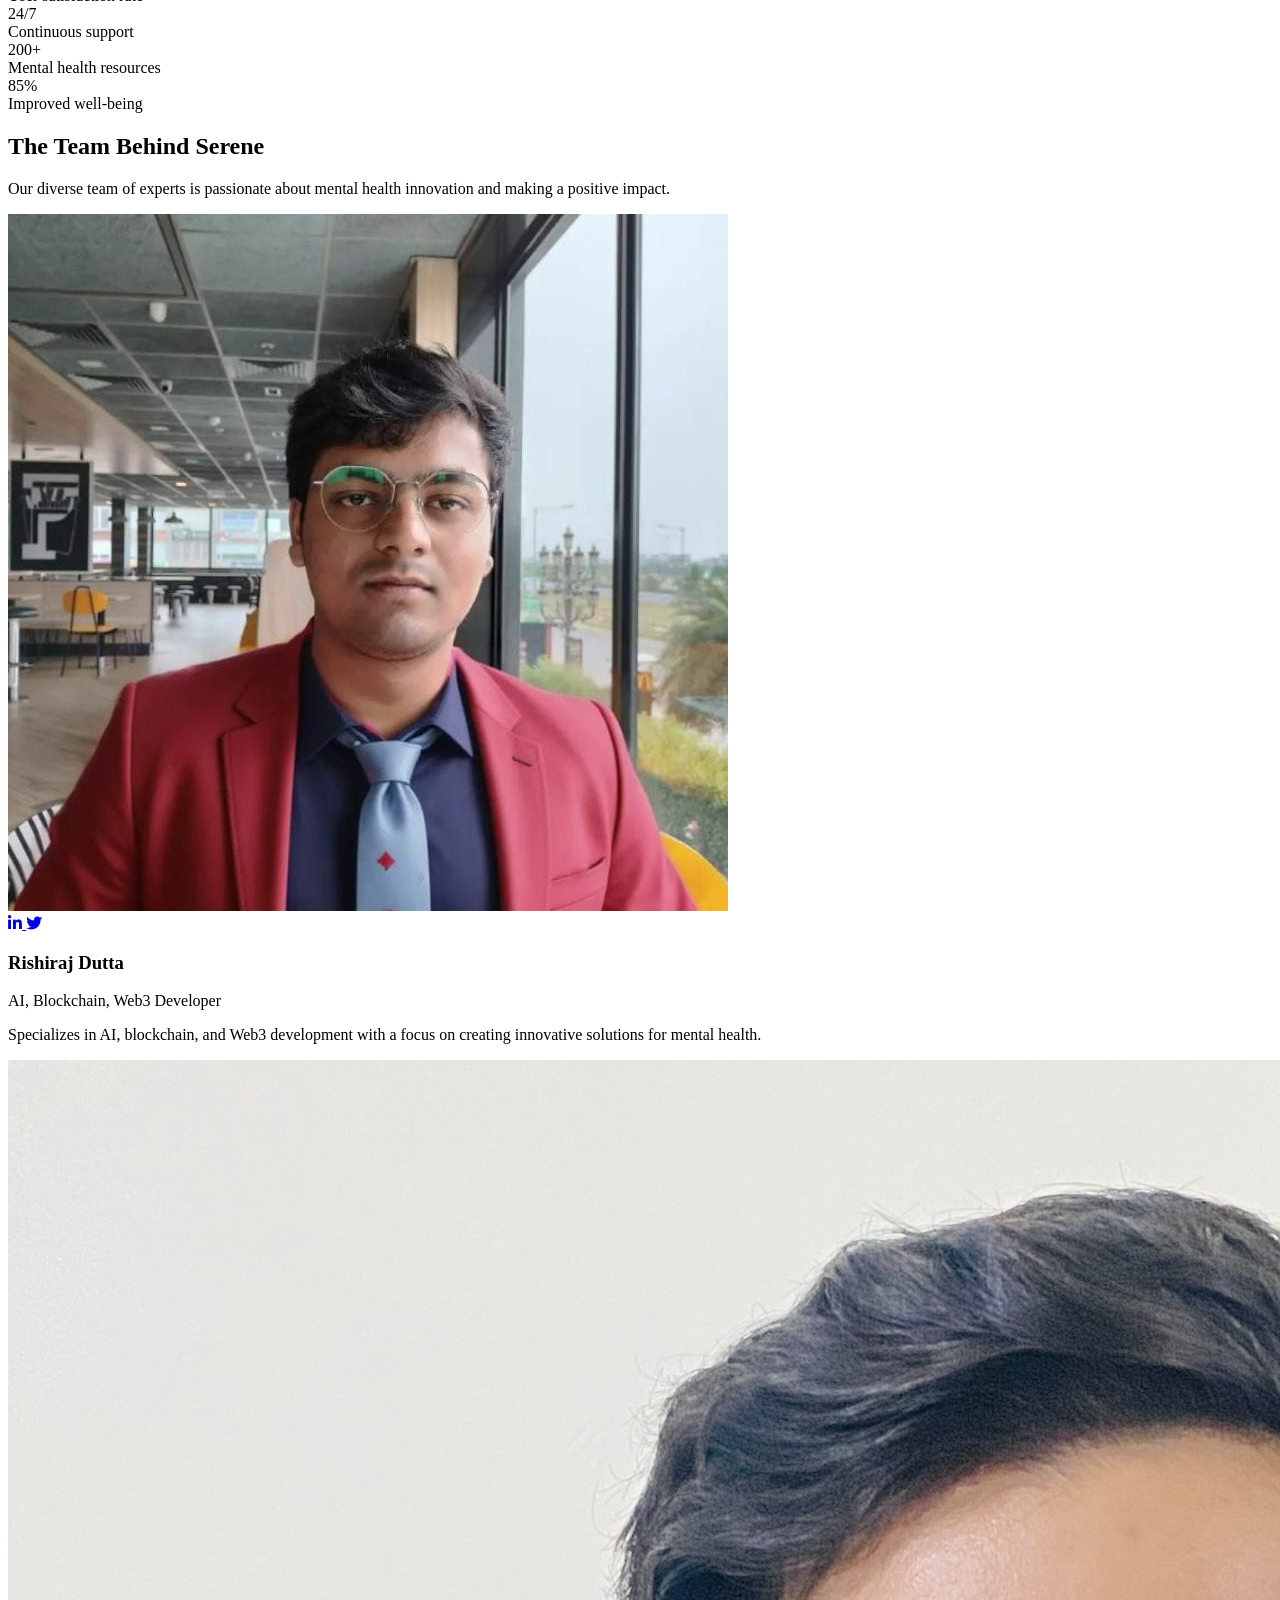
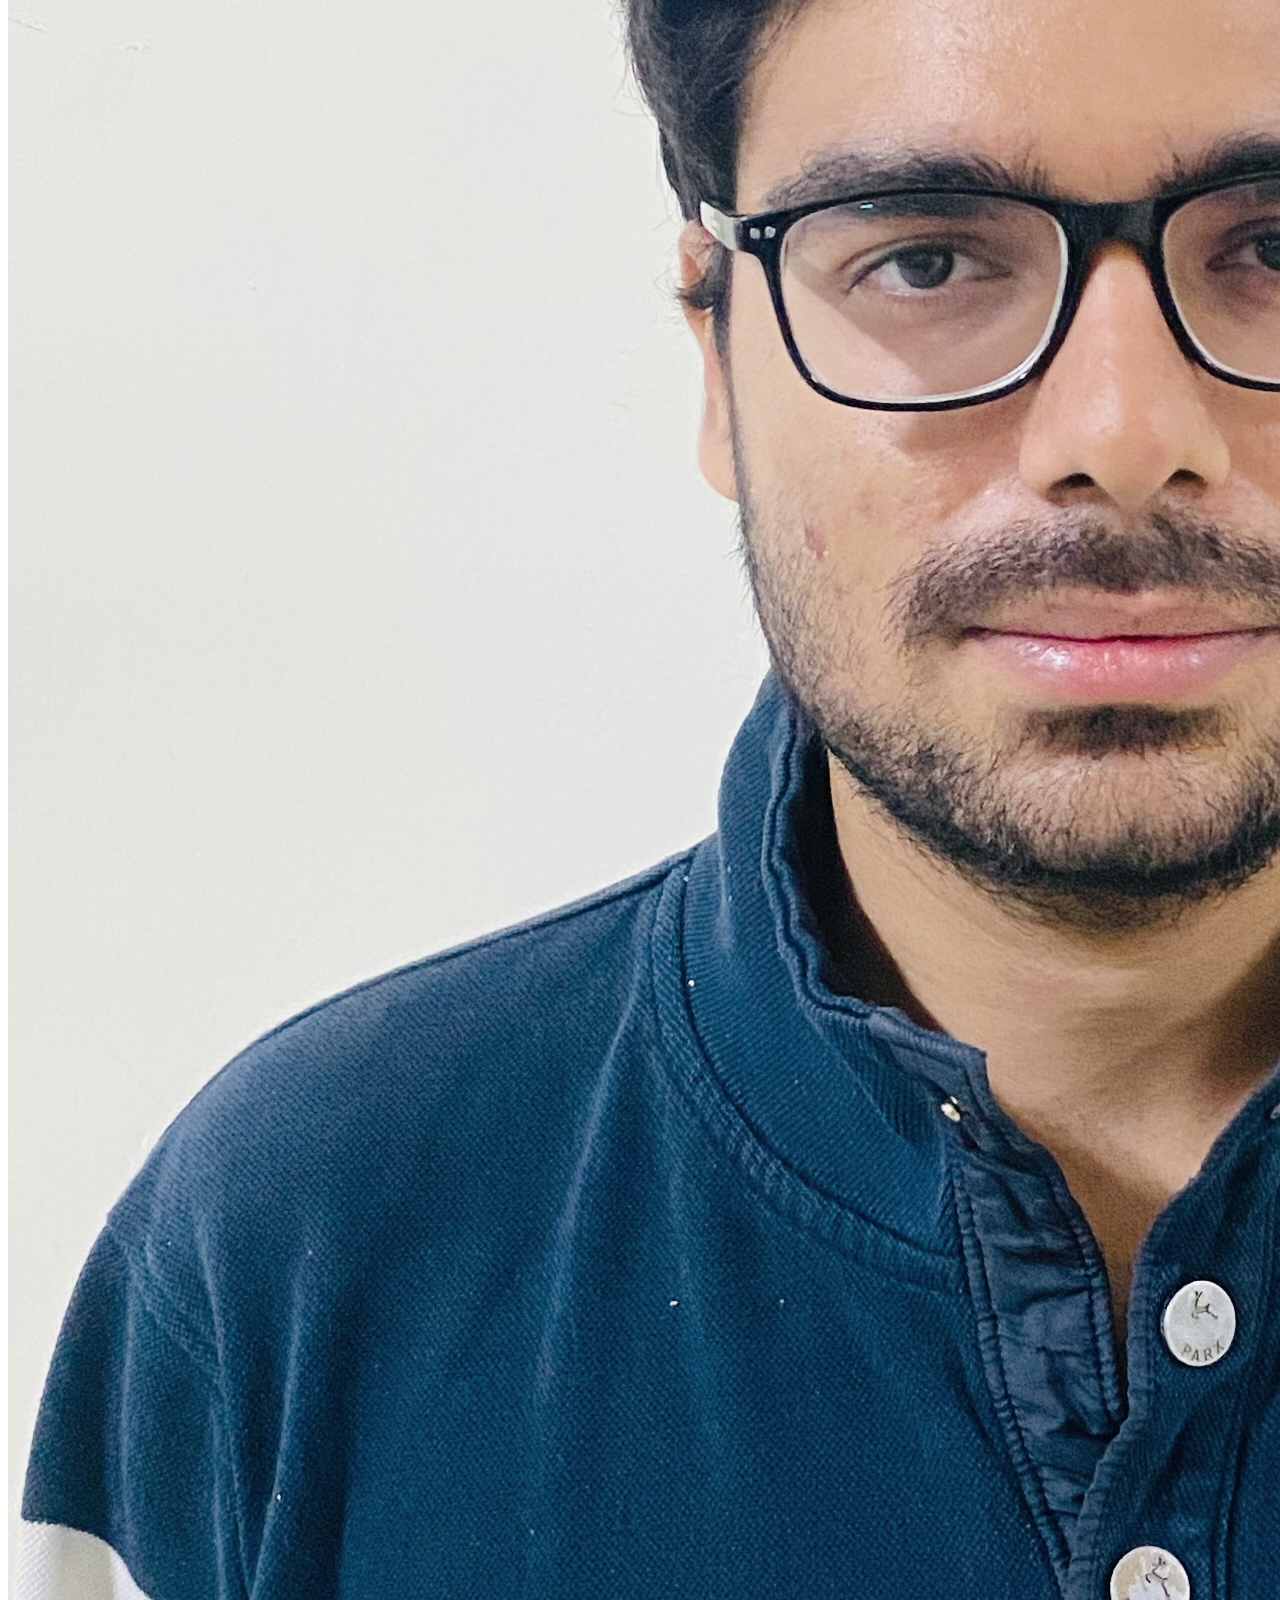
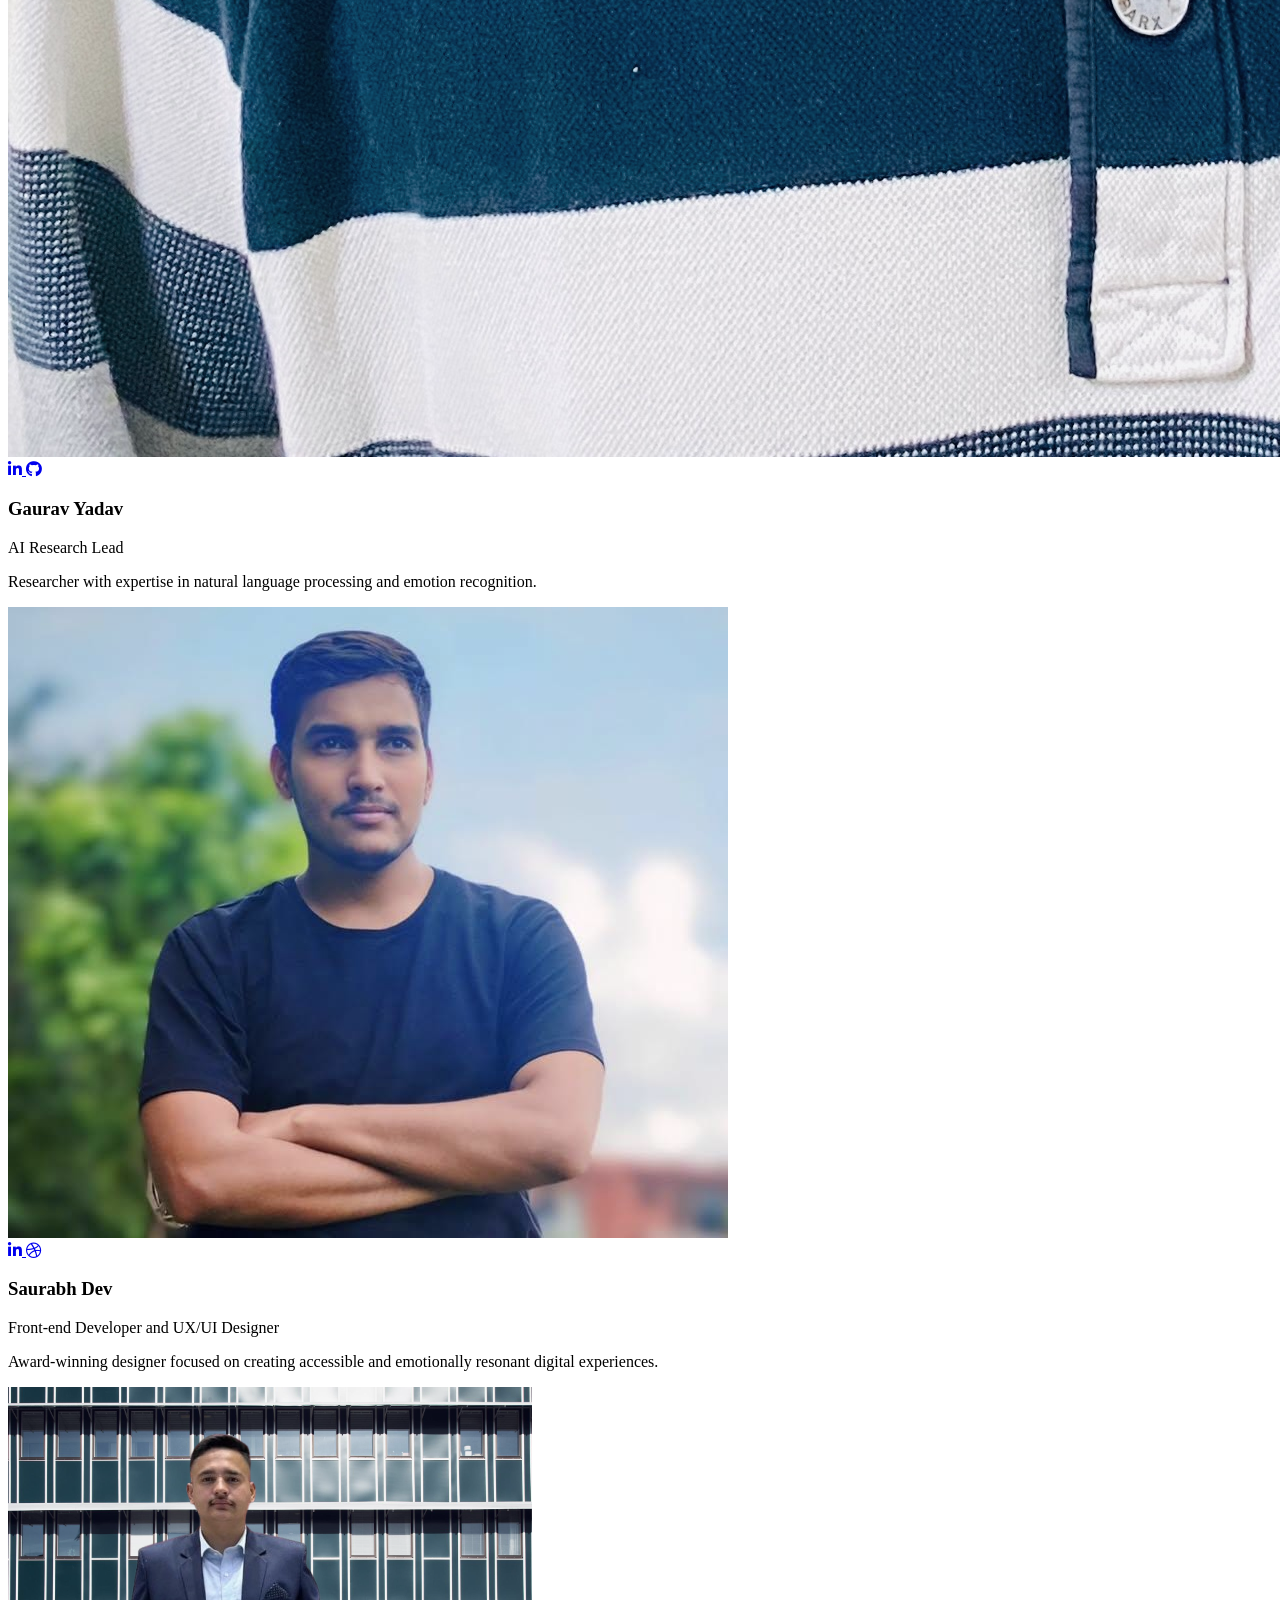
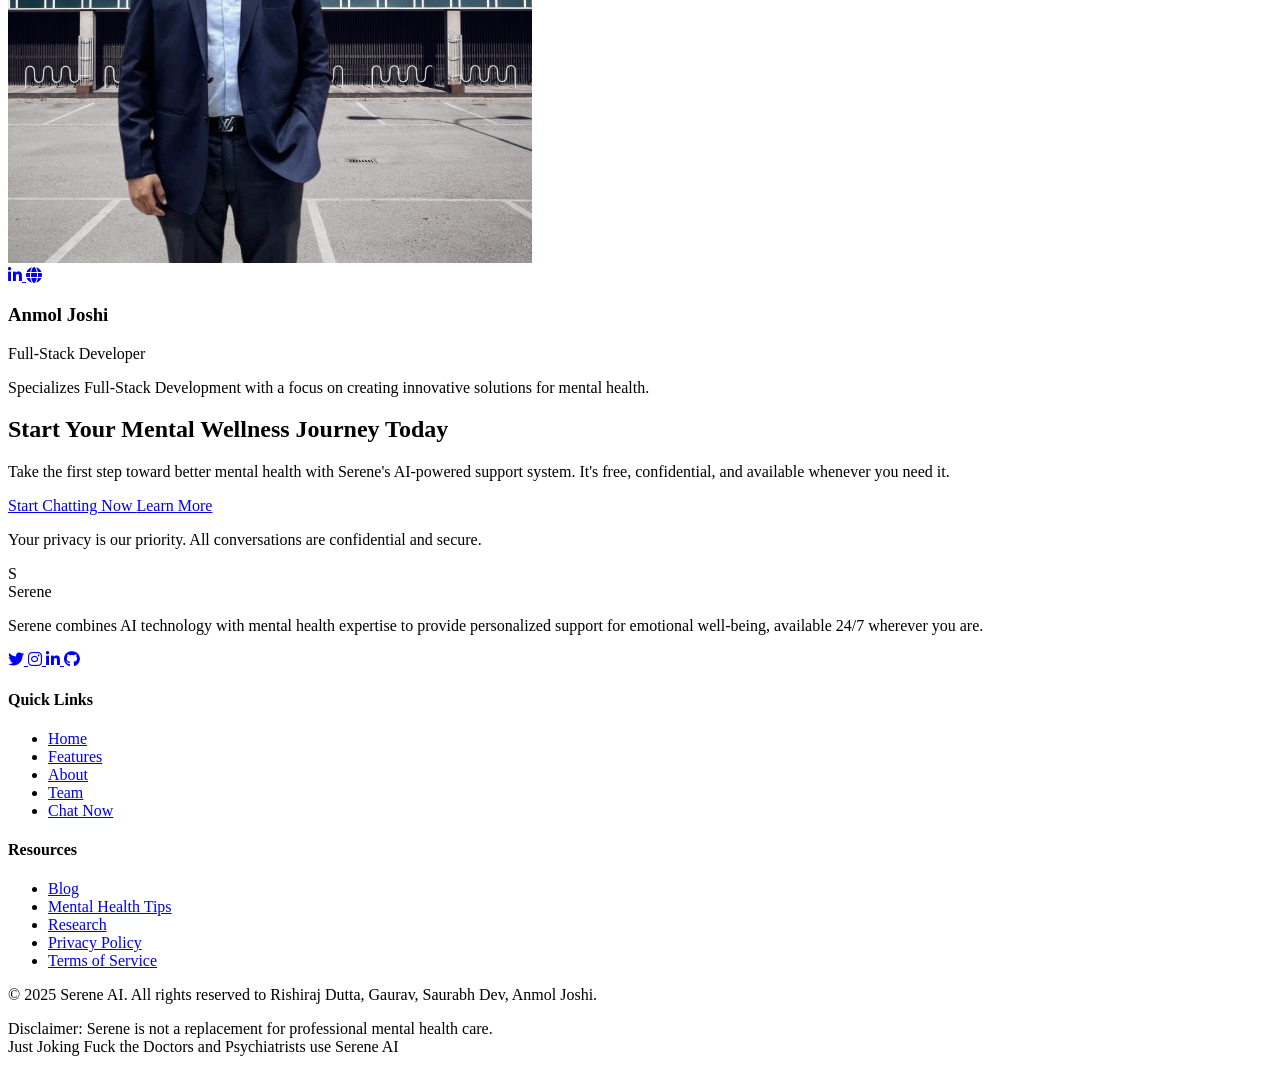
==== commit 2430bfb7: "Update index.html" ====
--- a/frontend/index.html
+++ b/frontend/index.html
@@ -112,8 +112,8 @@
                     <a href="chat.html" class="px-8 py-4 bg-gradient-to-r from-purple-600 to-blue-500 rounded-full hover:shadow-lg hover:shadow-purple-500/30 transition duration-300 font-medium text-center">
                         Start Chatting Now
                     </a>
-                    <a href="#features" class="px-8 py-4 border border-white/20 rounded-full hover:bg-white/5 transition duration-300 font-medium text-center">
-                        Learn More
+                    <a href="../diagnosis/index.html" class="px-8 py-4 border border-white/20 rounded-full hover:bg-white/5 transition duration-300 font-medium text-center">
+                        Diagnos Yourself
                     </a>
                 </div>
                 
@@ -572,4 +572,4 @@
     <script src="js/animations.js"></script>
     <script src="js/api-mock.js"></script>
 </body>
-</html>+</html>
